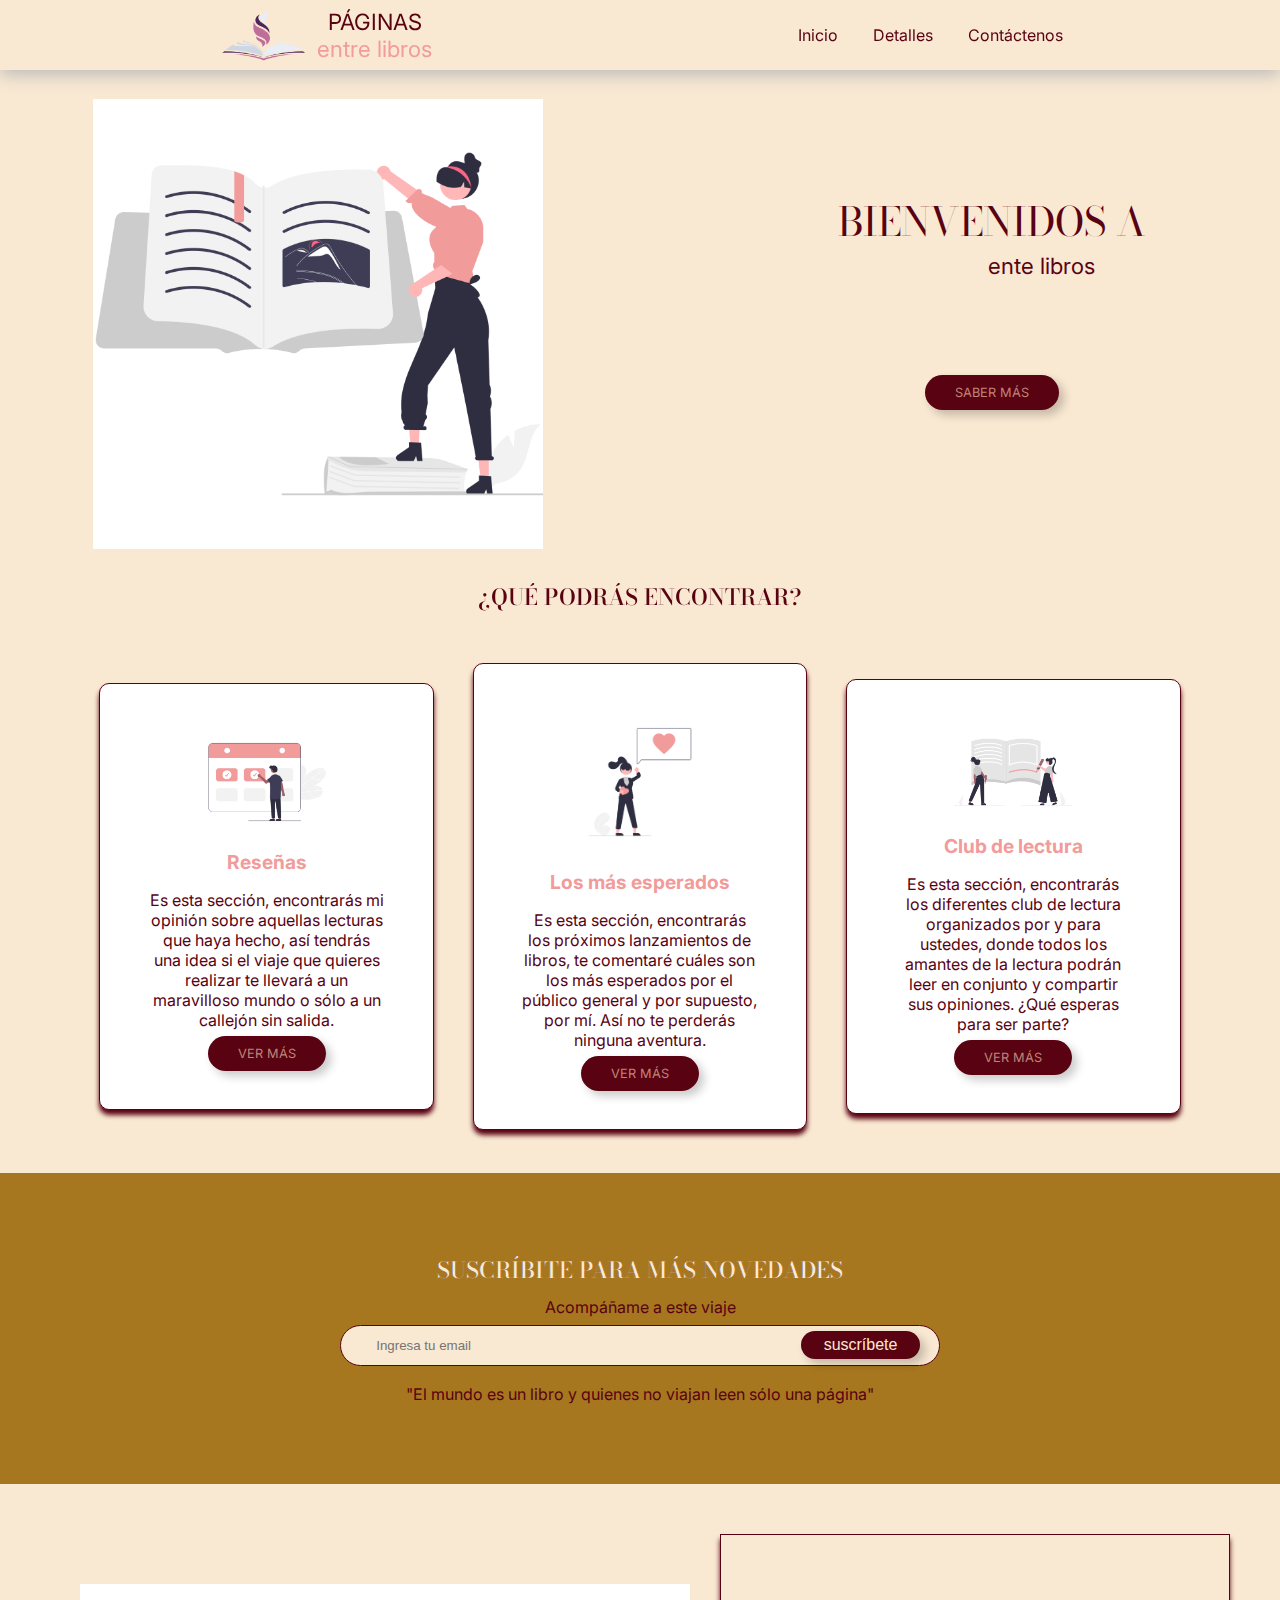
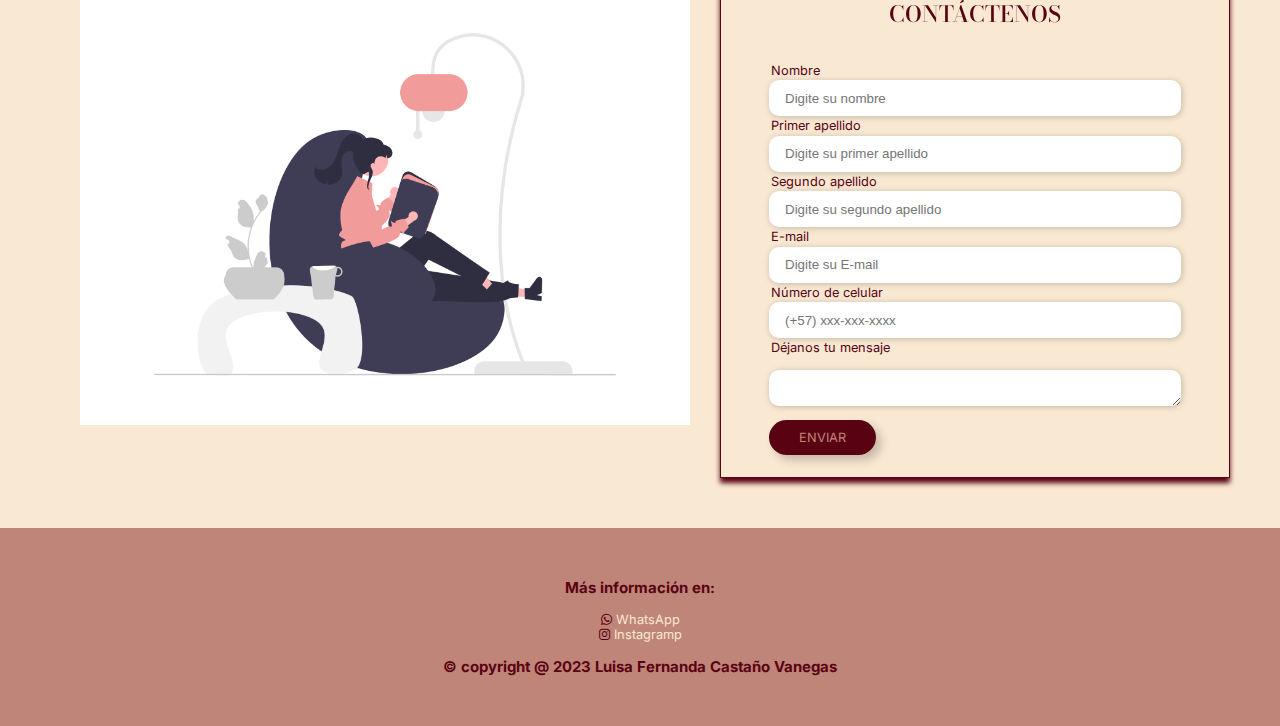
==== Landing page/index.html @ a81d05c3 "[CREATE] my landing page" ====
<!DOCTYPE html>
<html lang="es">
<head>
    <meta charset="UTF-8">
    <meta http-equiv="X-UA-Compatible" content="IE=edge, chrome=1">
    <meta name="viewport" content="width=device-width, initial-scale=1.0">
    <link rel="stylesheet" href="./styles.css">
    <title>Páginas entre libros</title>
    <link rel="stylesheet" href="https://cdnjs.cloudflare.com/ajax/libs/font-awesome/6.4.0/css/all.min.css">
</head>


<body>
    <header>
        <section    class="header">
            <section class="log">
                <img class="logo" src="./Imágenes/logo.png" alt="logo">
                <a href="#" class="logo2"><span>PÁGINAS</span><br>entre libros</a>
            </section>
    
            <input type="checkbox" name="" id="menu-bar">
            <label for="menu-bar" class="fa fa-bars"></label>
    
            <nav class="navbar">
                <a href="#inicio">Inicio</a>
                <a href="#detalles">Detalles</a>
                <a href="#contactenos">Contáctenos </a>
            
            </nav>    
        </section>

        <section class="inicio" id="inicio">
            <article class="content">
                <h2 class="tit1">BIENVENIDOS A</h2>
                <h2 class="tit2">PÁGINAS <span>ente libros</span></h2><br>
                <p class="parrafo1">Leer es soñar con los ojos abiertos,
                    es viajar sin pasaje, es vivir otras vidas, otros tiempos;
                    leer es descubrir que tenemos alas ......
                </p><br><br>
                <a href="#suscríbete" class="btn">SABER MÁS</a>
            </article>
            <article>
                <img class="imag1" src="./Imágenes/inicio.png" alt="inicio">
            </article>
        </section>

    </header>    
   
    <main>
        <section class="detalles" id="detalles">
            <h2 class="titulos">¿QUÉ PODRÁS ENCONTRAR?</h2>
            <article class="contenedor1">
                <div class="contenedor-icono">
                    <img class="icono" src="./Imágenes/reseñas.png" alt="reseñas">
                    <h3>Reseñas</h3>
                    <p>Es esta sección, encontrarás mi opinión sobre aquellas lecturas
                        que haya hecho, así tendrás una idea si el viaje que quieres
                        realizar te llevará a un maravilloso mundo o sólo a un callejón
                        sin salida.
                    </p>
                    <a href="#" class="btn">VER MÁS</a>
                </div>
                <div class="contenedor-icono">
                    <img class="icono" src="./Imágenes/mas _esperado.png" alt="más esperados">
                    <h3>Los más esperados</h3>
                    <p>Es esta sección, encontrarás los próximos lanzamientos de libros,
                        te comentaré cuáles son los más esperados por el público general
                        y por supuesto, por mí. Así no te perderás ninguna aventura.
                    </p>
                    <a href="#" class="btn">VER MÁS</a>
                </div>
                <div class="contenedor-icono">
                    <img class="icono" src="./Imágenes/club de lectura.png" alt="club">
                    <h3>Club de lectura</h3>
                    <p> Es esta sección, encontrarás los diferentes club de lectura organizados
                        por y para ustedes, donde todos los amantes de la lectura podrán leer
                        en conjunto y compartir sus opiniones. ¿Qué esperas para ser parte?
                    </p>
                    <a href="#" class="btn">VER MÁS</a>
                </div>
            </article>
        </section>
        <br><br>
        <section class="suscribete" id="suscríbete">
            <h2 class="titulos">SUSCRÍBITE PARA MÁS NOVEDADES</h2>
            <p>Acompáñame a este viaje</p>
            <form action="">
                <input class="email" type="email" placeholder="Ingresa tu email">
                <input class="submit" type="submit" value="suscríbete">
            </form>
            <p>"El mundo es un libro y quienes no viajan leen sólo una página"</p>
        </section>

        <section class="contactenos" id="contactenos">
            <aside class="image">
                <img class="img2" src="./Imágenes/contáctenos.png" alt="contáctenos">
            </aside>
            <form action="">
                <h2 class="titulos">CONTÁCTENOS</h2>
                
                <article class="input-box">
                    <label for="nombre">Nombre</label>
                    <input type="text" placeholder="Digite su nombre" required>
                </article>

                <article class="input-box">
                    <label for="primer apellido">Primer apellido</label>
                    <input type="text" placeholder="Digite su primer apellido" required>
                </article>
                <article class="input-box">
                    <label for="segundo apellido">Segundo apellido</label>
                    <input type="text" placeholder="Digite su segundo apellido" required>
                </article>
                
                <article class="input-box">
                    <label for="email">E-mail</label>
                    <input type="text" placeholder="Digite su E-mail" required>
                </article>

                <article class="input-box">
                    <label for="teléfono">Número de celular</label>
                    <input type="tel" placeholder="(+57) xxx-xxx-xxxx" required>
                </article>

                <article class="mensaje">
                    <label for="descripción"> Déjanos tu mensaje</label><br>
                    <textarea name="descripción"></textarea><br>
                </article>
                
                <br>
                <a href="#" class="btn">ENVIAR</a>
            </form>
        </section>
    </main>

    <footer>
        <section class="contenedor2">
            <h3>Más información en:</h3><br>
            <i class="fa-brands fa-whatsapp"></i>
            <a class="whatsapp" href= "https://api.whatsapp.com/send?phone=%2B573194970214&text=%C2%BFEn+qu%C3%A9+te+puedo+ayudar%3F">
                    WhatsApp</a><hr>
            <i class="fa-brands fa-instagram"></i>
            <a class="instagram" href= "https://www.instagram.com/anam_artem/">
                        Instagramp</a><br><br>
            <h3>&copy copyright @ 2023 Luisa Fernanda Castaño Vanegas</h3>
        </section>
    </footer>
    
</body>

</html>
---- Landing page/styles.css ----
@import url('https://fonts.googleapis.com/css2?family=Bodoni+Moda:ital,wght@0,400;0,500;1,400&family=Inter:wght@200;300;400;500;600&family=Poltawski+Nowy:ital,wght@0,400;0,500;1,400&display=swap');
@import url('https://fonts.googleapis.com/css2?family=Inter:wght@200;300;400;500;600&display=swap');

:root{
    --color1:#F9E8D2;
    --color2:#f29b9b;
    --color3:#bf8578;
    --color4:#A6771F;
    --color5:#590212;
    --color6:#F2F2F2;
}
*{
    padding: 0;
    margin: 0;
    box-sizing: border-box;
    text-decoration: none;
    outline: none;
    border: none;
}
body{
    background: var(--color1);
    font-size: 62.4%;
    font-family: 'Inter',sans-serif;
}

/*header*/
/*nav*/
.logo{
    padding: 0 10px 0 0;
    width: 100px;
}

.header{
    position: fixed; /*verificar si lo quiero*/
    top: 0;
    left: 0;
    width: 100%;
    height: 70px;
    box-shadow: 0 5px 1rem  #bdbcbc;
    padding: 2rem 5%;
    display: flex;
    align-items: center;
    justify-content: space-evenly;
    z-index: 1000;
    background-color: var(--color1);
}
.log {
    display: flex;
    align-items: center;
}
.log .logo2{
    font-size: 1.4rem;
    color: var(--color2);
    text-align: center;
}
.log .logo2 span{
    color: var(--color5);
}

.navbar a{
    font-size: 1rem;
    margin-left: 2rem;
    color: var(--color5);
}
.navbar a:hover{
    color: var(--color2);
    cursor: pointer;
    font-size: 1.2rem;
}

header input{
    display: none;
}
header label{
    font-size: 2rem;
    color: var(--color5);
    cursor: pointer;
    visibility: hidden;
    opacity: 0;
}

/*inicio*/
.inicio{
    width: 100%;
    height: 550px;
    display: flex;
    align-items: center; 
    justify-content: space-evenly;
    flex-direction: row-reverse;
    background: url(../Imágenes/inicio_background.png) no-repeat;
    background-size: cover;
    background-position: center;
}
.imag1 {
    width: 550px;
    padding: 100px 100px 0px 0px;
    animation:float 1.5s linear infinite;
}
@keyframes float {
    0%, 100%{
        transform:translateY(0rem);
    }
    50%{
        transform: translateY(-1.5rem);
    }
}
.content{
    margin: 0;
    padding: 50px 0px 0px 60px;
    width: 450px;
    display: flex;
    justify-content: center;
    align-items: center;
    flex-direction: column;
}

.tit1{
    font-family: 'Bodoni Moda', serif;
    font-size:  2.5rem;
    color: var(--color5);
    font-weight: 300;
}
.tit2{
    font-family: 'Inter',sans-serif;
    font-size: 1.4rem;
    color: var(--color1);
    text-align: center;
    font-weight: 400;
}
.tit2  span{
    color: var(--color5);
}
.parrafo1{
    font-family: 'Inter',sans-serif;
    font-size: 1rem;
    text-align: center;
    color: var(--color1);
}
.btn{
    background-color: var(--color5);
    padding: 10px 30px 10px 30px;
    border-radius: 20px;
    color: var(--color3);
    font-family: 'Inter',sans-serif;
    font-size: 0.8rem;
    box-shadow:5px 5px 10px rgb(0, 0, 0,.212);
}
.btn:hover{
    font-size: 0.9rem;
    text-decoration: underline;
}


/*Detalles*/
.titulos{
    text-align: center;
    background:var(--color5);
    color: transparent;
    -webkit-background-clip: text;
    background-clip: text;
    font-size: 1.4rem;
    font-family: 'Bodoni Moda', serif;
    font-weight: 550;
    padding: 30px;
}
.contenedor1{
    margin-left: 5rem;
    margin-right: 5rem;
    display: flex;
    align-items: center;
    justify-content: center;
}
.contenedor-icono {
    flex: 1 1 20rem;
    background: white;
    border-radius: 10px;
    border: 0.1rem solid var(--color5);
    box-shadow: 0 5px 5px var(--color5);
    margin: 1.2rem;
    padding: 3rem 2rem;
    text-align: center;
    transition: 0.2s linear;
}
.contenedor-icono h3{
    font-family: 'Inter',sans-serif;
    font-size: 1.2rem;
    color: var(--color2);
    padding-top: 1rem;
}
.contenedor-icono p{
    font-family: 'Inter',sans-serif;
    font-size: 1rem;
    color: var(--color5);
    padding: 1rem;
}
.icono{
    width: 150px;
}

/*Suscríbete*/
.suscribete{
    text-align: center;
    padding: 5rem 1rem;
    background-color: var(--color4);
}
.suscribete h2{
    color: var(--color1);
    padding: 0;
}
.suscribete p{
    font-family: 'Inter',sans-serif;
    font-size: 1rem;
    padding-top: 10px;
    color: var(--color5);
}
.suscribete form{
    display: flex;
    align-items: center;
    max-width: 600px;
    border: .12rem solid var(--color5);
    border-radius: 30px;
    padding: 1.2rem;
    margin: 0.5rem auto;
    height: 5px;
    background-color: var(--color1);
}
.email {
    padding: 0 1rem;
    background: none;
    width: 100%;
    color: var(--color5);
}
.email ::placeholder{
    color: var(--color5);
}
.submit{
    background-color: var(--color5);
    color: var(--color1);
    width: 150px;
    font-size: 1rem;
    border-radius: 30px;
    padding: 5px;
    box-shadow:5px 5px 10px rgb(0, 0, 0,.212);
}
.submit:hover{
    font-size: 0.9rem;
    text-decoration: underline;
    cursor: pointer;
}

/*Contáctenos*/
.contactenos{
    display: flex;
    align-items: center;
    justify-content: center;
    flex-wrap: wrap;
    padding: 50px;
}
.image{
    flex: 1 1 30rem;
    padding: 30px;
}
.img2{
    width: 100%;
}
.contactenos form{
    flex: 1 1 20rem;
    padding: 2rem 3rem;
    border: 0.1rem solid var(--color5);
    box-shadow: 0 5px 5px var(--color5);
}
.input-box, .mensaje {
    display: flex;
    flex-direction: column;
}
.input-box input, .mensaje textarea {
    padding: 0.8 rem 1.2 rem;
    border: none;
    border-radius: 10px;
    box-shadow: 1px 1px 6px rgb(0, 0, 0,.212);
    height: 4vh;
    padding: 0 1rem;
}
.input-box input, .mensaje textarea::placeholder{
    color: var(--color5);
}
.input-box label, .mensaje label  {
    font-family: 'Inter',sans-serif;
    color: var(--color5);
    font-size:  0.8rem;
    margin: 0.25vh;
}
.input-box input:hover, .mensaje textarea:hover {
    background-color:var(--color6);    
}

/*Footer*/

footer{
    background-color: var(--color3);
    padding: 50px;
    text-align: center;
    font-family: 'Inter',sans-serif;
    color: var(--color5);
    font-size: 0.8rem;
}
.whatsapp, .instagram{
    color: var(--color1);
}

/*responsivo*/
@media (max-width:1050px){
     /*Inicio*/
     .imag1 {
        width: 300px;
        padding: 50px 0px 0px 20px;
    }
    .parrafo1{
        width: 300px;
        background-color: var(--color1);
        padding: 20px;
        font-size: 1rem;
        text-align: center;
        color: var(--color5);
        border-radius: 10px;
        box-shadow:5px 5px 10px rgb(0, 0, 0,.212);
    }
    
    /*Detalles*/
    .contenedor1{
        flex-wrap: wrap;
    }
}

@media (max-width:768px){

    /*Barra de navegación*/
    .header{
        justify-content: space-between;
    }
    
    header label{
        visibility: visible;
        opacity: 1;
    }
    .navbar{
        position: absolute;
        top: 100%;
        left: 0;
        width: 100%;
        background-color:var(--color3);
        padding: 1rem 2rem;
        border-top: 0.1rem solid #cecbcb;
        box-shadow: 0 0.5rem 1rem #bdbcbc;
        transform-origin: top;
        transform: scaleY(0);
        opacity: 0;
    }
    .navbar a{
        display: block;
        margin: 2rem 0;
        font-size: 1rem;
    }
    header input:checked ~ .navbar{
        transform: scaleY(1);
        opacity: 1;
    }
    header input:checked ~ label::before{
        content: '\f00d';
    }

    /*Inicio*/
    .tit1{
        font-size:  1.8rem;
    }
    .tit2{
        font-size: 1.2rem;
        color: var(--color1);
    }

}

@media (max-width:400px){
    body{
        font-size: 49%;
    }
    .header{
        justify-content: space-evenly;
    }
    
    /*inicio*/
    .inicio{
        background: var(--color1);
        padding-top: 30px;
        padding-right: 45px;
        height: 400px;
    }
    .imag1 {
      display: none;
    }
    .tit1{
        font-size:  2rem;
    }
    .tit2{
        font-size: 1.2rem;
        color: var(--color2);
    }
    .parrafo1{
        width: 280px;
        background-color:var(--color3);
        padding: 20px;
        font-size: 1rem;
        color: var(--color1);
    }
    .btn{
        background-color: var(--color5);
        color: var(--color1);
    }

    /* Detalles*/

    .contenedor-icono h3{
        font-size: 1rem;
        padding-top: 0.5rem;
    }
    .contenedor-icono p{
        font-size: 0.8rem;
        padding: 0 0 1rem 0;
    }
    .icono{
        width: 120px;
    }
}
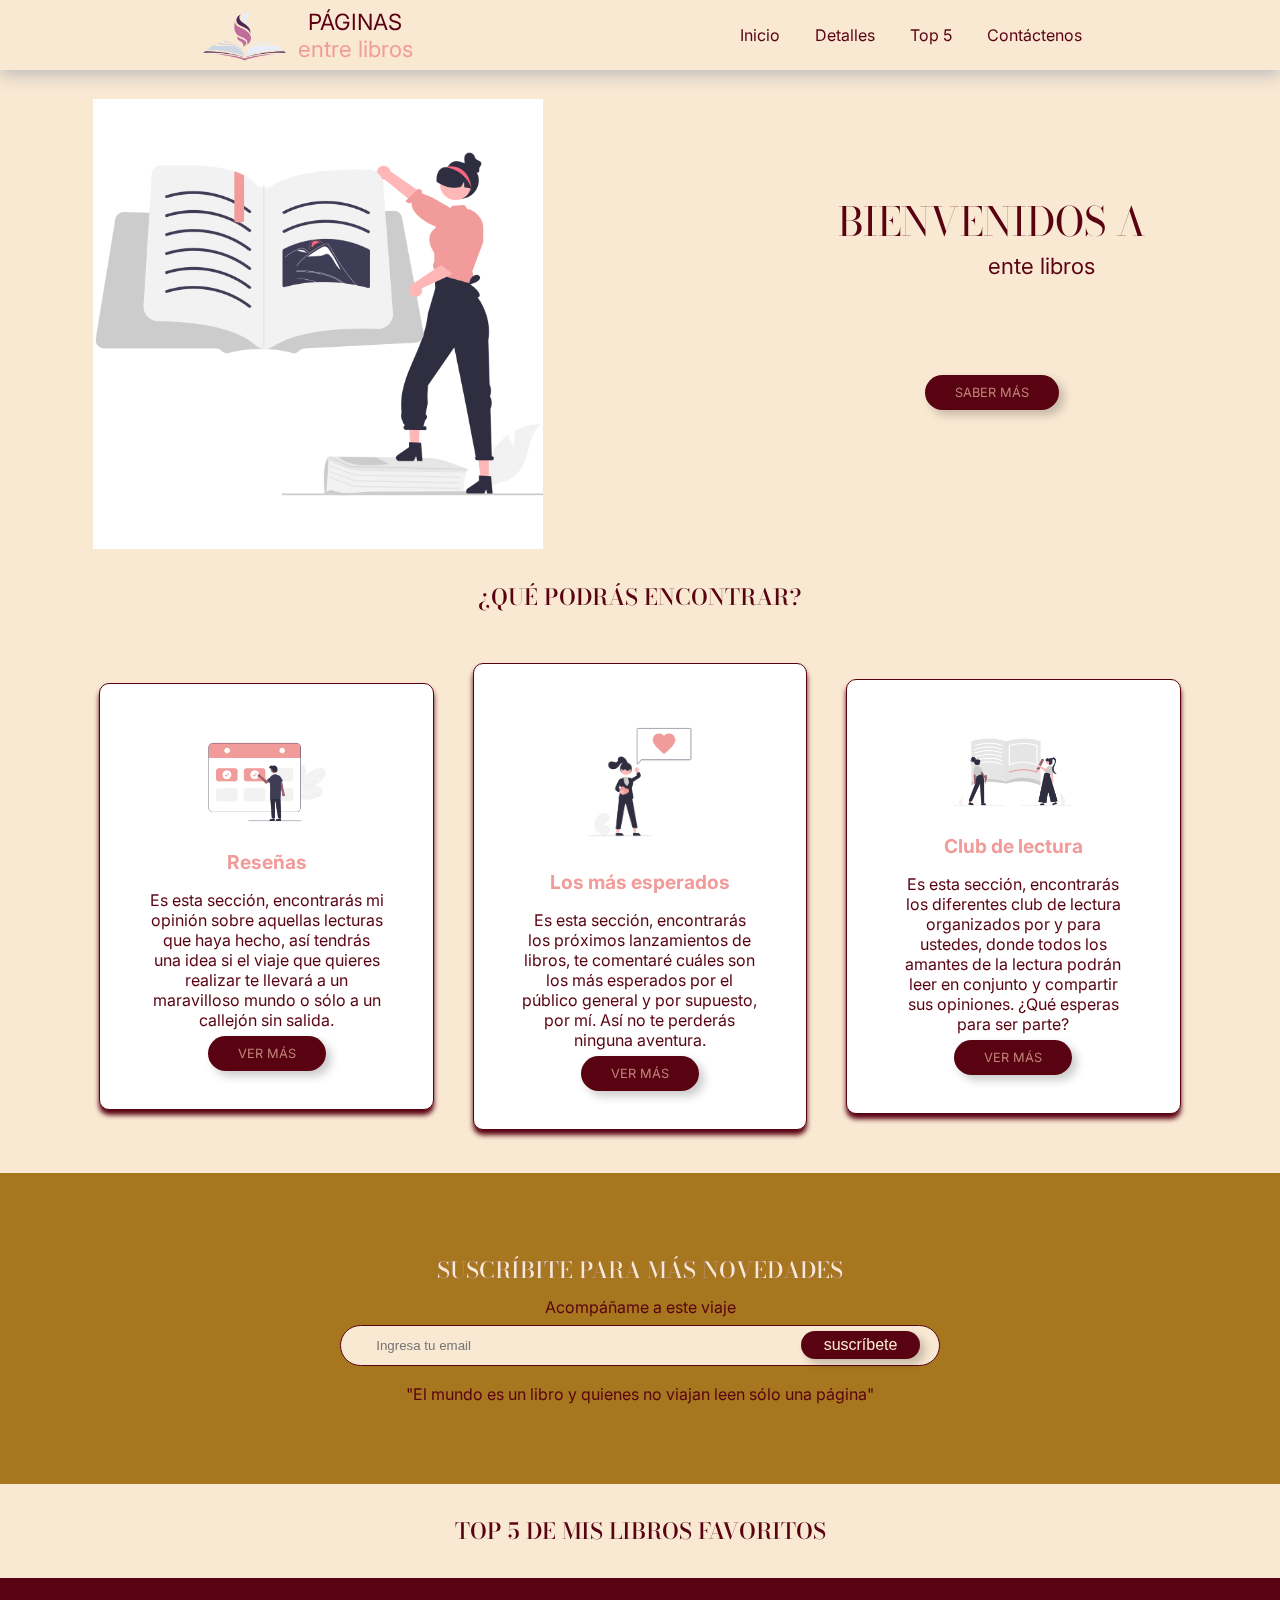
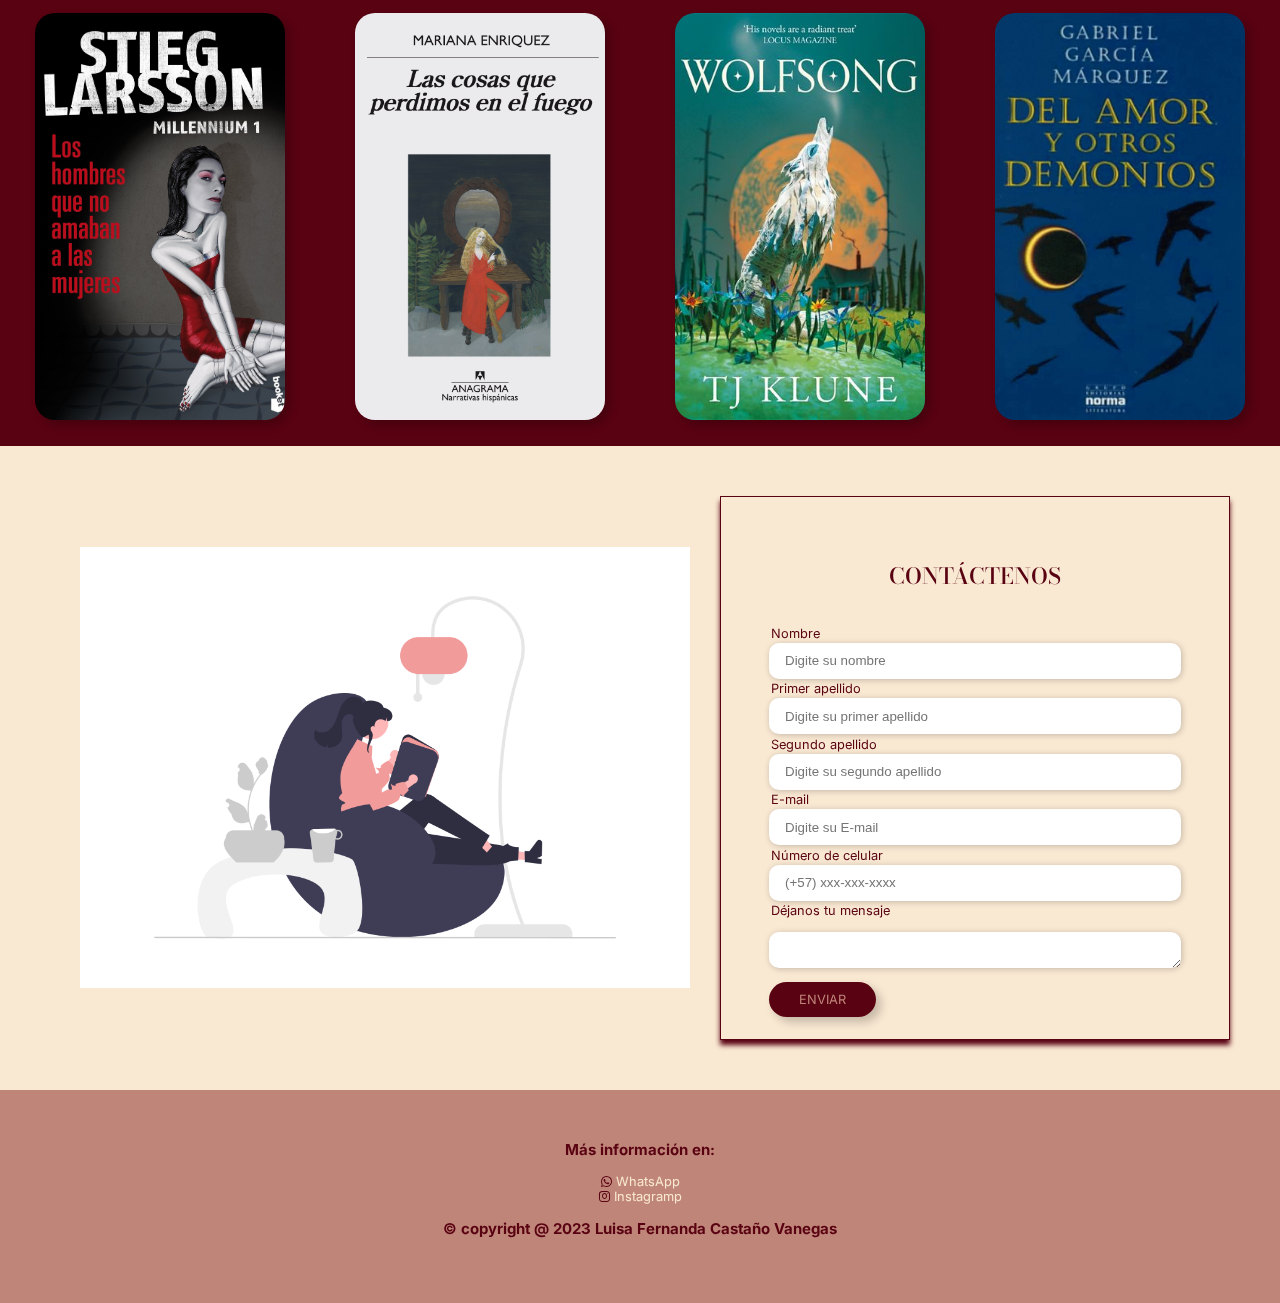
==== commit c6c5a0c3: "[UPDATE] My landing page" ====
--- a/Landing page/index.html
+++ b/Landing page/index.html
@@ -24,6 +24,7 @@
             <nav class="navbar">
                 <a href="#inicio">Inicio</a>
                 <a href="#detalles">Detalles</a>
+                <a href="#top5">Top 5</a>
                 <a href="#contactenos">Contáctenos </a>
             
             </nav>    
@@ -91,6 +92,104 @@
             <p>"El mundo es un libro y quienes no viajan leen sólo una página"</p>
         </section>
 
+        <section class="carusel" id="top5">
+            <h2 class="titulos">TOP 5 DE MIS LIBROS FAVORITOS</h2>
+           <section class="galeria">
+            <article class="topbooks">
+                <img src="./Imágenes/book 1.jpg" alt="book1">
+                <article class="cuerpo-topbooks">
+                    <h4>Los hombres que no amaban a las mujeres</h4>
+                   <div class="calif">
+                        <i class="fa-sharp fa-solid fa-star"></i>
+                        <i class="fa-sharp fa-solid fa-star"></i>
+                        <i class="fa-sharp fa-solid fa-star"></i>
+                        <i class="fa-sharp fa-solid fa-star"></i>
+                        <i class="fa-sharp fa-solid fa-star-half-stroke"></i>
+                   </div>
+                    <p> Escrito por Stieg Larsson y publicado en 2005, el primero de 
+                        su trilogía millenium. Un thriller que no te dejará
+                        indiferente, abordadnde de una forma muy interesante
+                        temas de violencia de genero. Mi obsesión desde hace más de 7 años.
+                    </p>
+                </article>
+            </article>
+            <article class="topbooks">
+                <img src="./Imágenes/book 2.jpg" alt="book1">
+                <article class="cuerpo-topbooks">
+                    <h4>Las cosas que perdimos en el fuego</h4>
+                    <div class="calif">
+                        <i class="fa-sharp fa-solid fa-star"></i>
+                        <i class="fa-sharp fa-solid fa-star"></i>
+                        <i class="fa-sharp fa-solid fa-star"></i>
+                        <i class="fa-sharp fa-solid fa-star"></i>
+                        <i class="fa-sharp fa-regular fa-star"></i>
+                    </div>
+                    <p> Escrito por Mariana Enrique y publicado en 2016, es una
+                        antología de cuentos de terror donde se trtan temáticas sociales
+                        como la depresión, la pobreza, la desiguardad, la violencia de 
+                        genero, entro otros. Es mi nueva adicción
+                    </p>
+                </article>
+            </article>
+            <article class="topbooks">
+                <img src="./Imágenes/book 3.jpg" alt="book1">
+                <article class="cuerpo-topbooks">
+                    <h4>La canción del lobo o "Wolfsong"</h4>
+                    <div class="calif">
+                        <i class="fa-sharp fa-solid fa-star"></i>
+                        <i class="fa-sharp fa-solid fa-star"></i>
+                        <i class="fa-sharp fa-solid fa-star"></i>
+                        <i class="fa-sharp fa-solid fa-star"></i>
+                        <i class="fa-sharp fa-solid fa-star-half-stroke"></i>
+                    </div>
+                    <p> Escrito por TJ Klune y publicado en 2015, el primero de 
+                        su saga "green creek". Es una fantasía juvenil que aborda 
+                        temas de familia, con personajes LGBTQ+. Es unna bella historia
+                        para esos días en los que quieres leer algo más ligero.
+                    </p>
+                </article>
+            </article>
+            <article class="topbooks">
+                <img src="./Imágenes/book 4.jpg" alt="book1">
+                <article class="cuerpo-topbooks">
+                    <h4>Del amor y otros demonios</h4>
+                    <div class="calif">
+                        <i class="fa-sharp fa-solid fa-star"></i>
+                        <i class="fa-sharp fa-solid fa-star"></i>
+                        <i class="fa-sharp fa-solid fa-star"></i>
+                        <i class="fa-sharp fa-solid fa-star"></i>
+                        <i class="fa-sharp fa-regular fa-star"></i>
+                    </div>
+                    <p> Escrito por Gabriel García Márquez y publicado en 1994, 
+                        un clásico imperdible de la literatura colombiana, y un excelente 
+                        primer acercamiento a la literatura de García Marquez. Una 
+                        novela rosa con un final agridulce. Recomendadísimo.
+                    </p>
+                </article>
+            </article>
+            <article class="topbooks">
+                <img src="./Imágenes/book 5.jpg" alt="book1">
+                <article class="cuerpo-topbooks">
+                    <h4>Los hombres que no amaban a las mujeres</h4>
+                    <div class="calif">
+                        <i class="fa-sharp fa-solid fa-star"></i>
+                        <i class="fa-sharp fa-solid fa-star"></i>
+                        <i class="fa-sharp fa-solid fa-star"></i>
+                        <i class="fa-sharp fa-solid fa-star"></i>
+                        <i class="fa-sharp fa-regular fa-star"></i>
+                    </div>
+                    <p> Escrito por Elvira Sastre y publicado en 2019.
+                        Dos historias de amor truncadas, una por la vida 
+                        y la otra por la muerte. Días sin ti es una historia 
+                        de complicidad a través del tiempo que te enamorará y romperá el corazón.
+                    </p>
+                </article>
+            </article>
+           </section>
+           
+        </section>
+
+
         <section class="contactenos" id="contactenos">
             <aside class="image">
                 <img class="img2" src="./Imágenes/contáctenos.png" alt="contáctenos">
@@ -144,6 +243,7 @@
                         Instagramp</a><br><br>
             <h3>&copy copyright @ 2023 Luisa Fernanda Castaño Vanegas</h3>
         </section>
+        <br>
     </footer>
     
 </body>
--- a/Landing page/styles.css
+++ b/Landing page/styles.css
@@ -248,6 +248,61 @@
     cursor: pointer;
 }
 
+/*Top 5-carrusel*/
+
+.galeria{
+    background-color: var(--color5);
+    display: flex;
+    overflow-y: auto;
+}
+.topbooks{
+    margin: 20px;
+    position: relative;
+}
+.topbooks img{
+    width: 100%;
+    height: 95%;
+    object-fit: cover;
+    width: 250px;
+    display: block;
+    margin: 15px;
+    border-radius: 20px;
+    box-shadow:5px 5px 10px rgb(0, 0, 0,.212); 
+}
+.cuerpo-topbooks{
+    position: absolute;
+    width: 85%;
+    height: 92%;
+    top: 0;
+    margin: 21px;
+    border-radius: 20px;
+    transform: scale(0);
+    background: hsl(34, 76%, 90%, 0.9);
+    transition: transform .5s;
+    display: flex;
+    align-items: center;
+    flex-direction: column;
+    justify-content: center;
+    font-family: 'Inter',sans-serif;
+    font-size: 1rem;
+    padding: 10px;
+    text-align: center;
+    color: var(--color5);
+}
+.cuerpo-topbooks h4{
+    font-size: 1.2rem;
+}
+.calif{
+    display: flex;
+    color: var(--color4);
+    padding: 10px 0 10px 0;
+}
+.topbooks:hover .cuerpo-topbooks{
+    transform: scale(1);
+    cursor: pointer;
+}
+
+
 /*Contáctenos*/
 .contactenos{
     display: flex;
@@ -307,6 +362,8 @@
 .whatsapp, .instagram{
     color: var(--color1);
 }
+
+
 
 /*responsivo*/
 @media (max-width:1050px){
@@ -430,4 +487,4 @@
     .icono{
         width: 120px;
     }
-}+}
